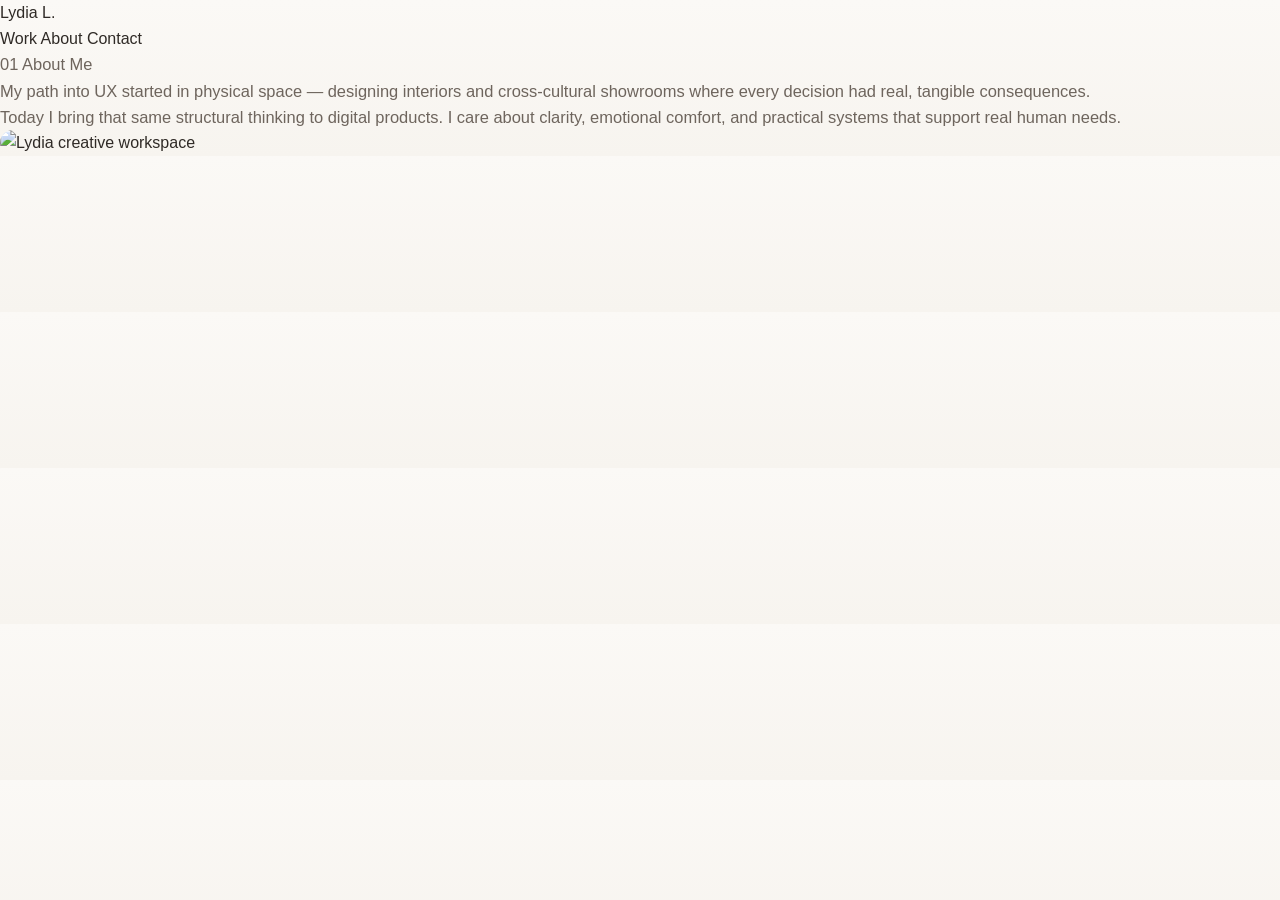
==== about.html @ e78c255f "Create about.html with basic HTML structure Add initial structure for the about page with metadata a" ====
<!DOCTYPE html>
<html lang="en">
<head>
  <meta charset="UTF-8" />
  <meta name="viewport" content="width=device-width, initial-scale=1.0" />
  <title>Lydia L. — UX Portfolio</title>
  <link rel="stylesheet" href="assets/css/style.css">
</head>
<body>
  <nav class="page-nav">
    <a href="index.html">Lydia L.</a>
    <div>
      <a href="index.html#work">Work</a>
      <a href="about.html">About</a>
      <a href="index.html#contact">Contact</a>
    </div>
  </nav>

  <main class="about-page">
    <section class="about-layout">
      <div class="about-content">
        <p class="page-number">01 About Me</p>

        <div class="about-text-columns">
          <p>
            My path into UX started in physical space — designing interiors and cross-cultural
            showrooms where every decision had real, tangible consequences.
          </p>

          <p>
            Today I bring that same structural thinking to digital products. I care about clarity,
            emotional comfort, and practical systems that support real human needs.
          </p>
        </div>
      </div>

      <div class="about-image">
        <img src="assets/images/about-photo.jpg" alt="Lydia creative workspace">
      </div>
    </section>
  </main>
</body>
---- assets/css/style.css ----
:root {
  --bg: #f7f4ef;
  --surface: #ffffff;
  --surface-soft: #f3eee7;
  --text: #2f2a26;
  --muted: #6e655d;
  --border: #e5ddd4;
  --accent: #8b5e83;
  --accent-soft: #f3e8f1;
  --shadow: 0 12px 30px rgba(0, 0, 0, 0.06);
  --shadow-soft: 0 6px 18px rgba(0, 0, 0, 0.04);
  --radius-lg: 24px;
  --radius-md: 18px;
  --max-width: 1120px;
}

* {
  box-sizing: border-box;
}

html {
  scroll-behavior: smooth;
}

body {
  margin: 0;
  font-family: Arial, Helvetica, sans-serif;
  color: var(--text);
  background: linear-gradient(180deg, #fbf9f6 0%, var(--bg) 100%);
  line-height: 1.6;
}

img {
  display: block;
  max-width: 100%;
  border-radius: var(--radius-md);
}

.image-card {
  overflow: hidden;
}

/* HERO IMAGE ANIMATION */
.hero-visual img {
  animation: heroFloat 7s ease-in-out infinite alternate;
  animation-delay: 0.3s;
  transition: transform 0.6s ease;
  max-width: 90%;
}

.hero-visual video {
  width: 100%;
  max-width: 90%;
  border-radius: var(--radius-md);
  display: block;

  /* keep your animation feel */
  animation: heroFloat 7s ease-in-out infinite alternate;
  animation-delay: 0.3s;
  transition: transform 0.6s ease;
  transform: scale(1.08);
}

.hero-visual:hover video {
  animation-play-state: paused;
  transform: translateY(-10px) scale(1.045);
}

@keyframes heroFloat {
  0% {
    transform: translateY(0px) scale(1);
  }
  100% {
    transform: translateY(-16px) scale(1.035);
  }
}

.hero-copy {
  animation: fadeUp 1.2s ease forwards;
}

.hero-visual {
  animation: fadeIn 1.6s ease forwards;
  cursor: pointer;
  display: flex;
  justify-content: center;
}

@keyframes fadeUp {
  from {
    opacity: 0;
    transform: translateY(18px);
  }
  to {
    opacity: 1;
    transform: translateY(0);
  }
}

@keyframes fadeIn {
  from {
    opacity: 0;
    transform: scale(0.98);
  }
  to {
    opacity: 1;
    transform: scale(1);
  }
}

a {
  color: inherit;
  text-decoration: none;
}

.container {
  width: min(var(--max-width), 92%);
  margin: 0 auto;
}

.section {
  padding: 100px 0;
}

.section + .section {
  margin-top: 40px;
}

#work {
  margin-bottom: 60px;
}

#approach {
  margin-bottom: 60px;
}

.eyebrow {
  display: inline-block;
  padding: 8px 14px;
  border-radius: 999px;
  background: var(--accent-soft);
  color: var(--accent);
  font-size: 0.92rem;
  font-weight: 700;
  letter-spacing: 0.02em;
  margin-bottom: 16px;
}

header {
  padding: 20px 0;
}

.nav {
  display: flex;
  justify-content: space-between;
  align-items: center;
}

.site-title {
  font-size: 1.4rem;
}

.nav-links {
  display: flex;
  gap: 28px;   /* increase spacing between links */
}

.hero {
  padding: 80px 0 60px;
  position: relative;
  overflow: hidden;
}

/* soft ambient gradient glow */
.hero::after {
  content: "";
  position: absolute;
  width: 500px;
  height: 500px;
  background: radial-gradient(circle, rgba(139, 94, 131, 0.08) 0%, transparent 70%);
  top: -100px;
  right: -120px;
  z-index: 0;
  animation: glowMove 14s ease-in-out infinite alternate;
}

@keyframes glowMove {
  from {
    transform: translateY(0px);
  }
  to {
    transform: translateY(20px);
  }
}

/* ensure content stays above */
.hero-grid {
  display: grid;
  grid-template-columns: 1.2fr 0.8fr; /* shift balance */
  align-items: center;
  gap: 60px; /* more breathing room */
  position: relative;
  z-index: 1;
}

h1,
h2,
h3 {
  margin: 0 0 14px;
  line-height: 1.15;
}

h1 {
  font-size: clamp(2.4rem, 3.2vw, 3rem);
  line-height: 1.18;
  margin-bottom: 22px;
  letter-spacing: -0.015em;
  max-width: 18ch;
}

h2 {
  font-size: clamp(1.8rem, 4vw, 2.7rem);
}

h3 {
  font-size: 1.22rem;
}

.hero p {
  font-size: 1.05rem;
  max-width: 52ch;
  margin-bottom: 20px;
  line-height: 1.7;
}

.hero-copy > * + * {
  margin-top: 10px;
}

.hero-actions {
  margin-top: 26px;
}

p {
  margin: 0;
  color: var(--muted);
  font-size: 1.03rem;
}

.section-header {
  max-width: 760px;
  margin-bottom: 28px;
}

/* Featured Hanssem project */
.featured-project {
  display: grid;
  grid-template-columns: minmax(0, 1.45fr) minmax(320px, 1fr);
  gap: 2.5rem;
  align-items: stretch;
  margin: 3rem 0 4.5rem;
}

.featured-project__media {
  min-height: 460px;
  border-radius: var(--radius-lg);
  overflow: hidden;
  background: #e9e9e9;
  box-shadow: var(--shadow);
}

.featured-project__media img {
  width: 100%;
  height: 100%;
  object-fit: cover;
  border-radius: 0;
}

.featured-project__content {
  display: flex;
  flex-direction: column;
  justify-content: center;
  padding: 0.5rem 0;
}

.featured-project__content h3 {
  margin: 0.5rem 0 0.75rem;
  font-size: clamp(1.9rem, 2.8vw, 2.6rem);
  line-height: 1.1;
}

.project-tags {
  margin: 0 0 1rem;
  font-size: 0.92rem;
  color: var(--muted);
}

.project-summary {
  max-width: 52ch;
  margin-bottom: 1.25rem;
  line-height: 1.65;
}

/* Secondary project cards */
.projects-grid {
  display: grid;
  grid-template-columns: repeat(3, minmax(0, 1fr));
  gap: 1.75rem;
}

.project-card {
  display: flex;
  flex-direction: column;
  padding: 28px;
  background: var(--surface);
  border: 1px solid var(--border);
  border-radius: var(--radius-lg);
  box-shadow: var(--shadow);
  transition: transform 0.2s ease, box-shadow 0.2s ease;
}

.project-card:hover {
  transform: translateY(-4px);
  box-shadow: 0 12px 28px rgba(0, 0, 0, 0.08);
}

.project-card img {
  width: 100%;
  aspect-ratio: 16 / 10;
  object-fit: cover;
  border-radius: var(--radius-md);
  margin-bottom: 18px;
}

.project-card__body h3 {
  margin: 0 0 0.5rem;
  font-size: 1.25rem;
}

.project-card__body .project-tags {
  margin-bottom: 0.85rem;
}

.project-card__body p:last-of-type {
  margin-bottom: 1rem;
}

.project-actions {
  display: flex;
  gap: 14px;
  flex-wrap: wrap;
  margin-top: auto;
  padding-top: 22px;
}

/* Supporting tags */
.project-meta {
  display: inline-flex;
  gap: 10px;
  flex-wrap: wrap;
  margin: 10px 0 14px;
}

.tag {
  display: inline-block;
  padding: 7px 12px;
  border-radius: 999px;
  background: var(--surface-soft);
  color: var(--muted);
  font-size: 0.88rem;
  font-weight: 700;
}

/* Other layout sections */
.grid-2 {
  display: grid;
  grid-template-columns: repeat(auto-fit, minmax(280px, 1fr));
  gap: 24px;
  margin-top: 32px;
}

.grid-3 {
  display: grid;
  grid-template-columns: repeat(3, 1fr);
  gap: 22px;
}

.about-grid {
  display: grid;
  grid-template-columns: 1fr 1fr;
  gap: 22px;
}

.hero-note {
  display: flex;
  flex-wrap: wrap;
  gap: 10px;
  margin-top: 18px;
  max-width: 520px;
}

.hero-pill {
  padding: 8px 14px;
  background: var(--surface-soft);
  border-radius: 999px;
  font-size: 0.85rem;
  color: var(--muted);
  white-space: nowrap;
}

.contact-links {
  display: flex !important;
  gap: 20px !important;
  flex-wrap: wrap;
  margin-top: 24px;
}

footer {
  padding: 38px 0 70px;
  text-align: center;
  color: var(--muted);
}

/* Responsive */
@media (max-width: 960px) {
  .projects-grid {
    grid-template-columns: 1fr;
  }
}

@media (max-width: 900px) {
  .featured-project {
    grid-template-columns: 1fr;
    gap: 1.5rem;
  }

  .featured-project__media {
    min-height: 320px;
  }

  .grid-2,
  .grid-3,
  .about-grid,
  .hero-note {
    grid-template-columns: 1fr;
  }
}

@media (max-width: 768px) {
  .hero-grid {
    grid-template-columns: 1fr;
    gap: 36px;
    text-align: center;
  }

  .hero-visual video {
  width: min(85vw, 340px);
}
  .hero-visual img {
    width: min(85vw, 340px);
    max-width: 340px;
  }
}
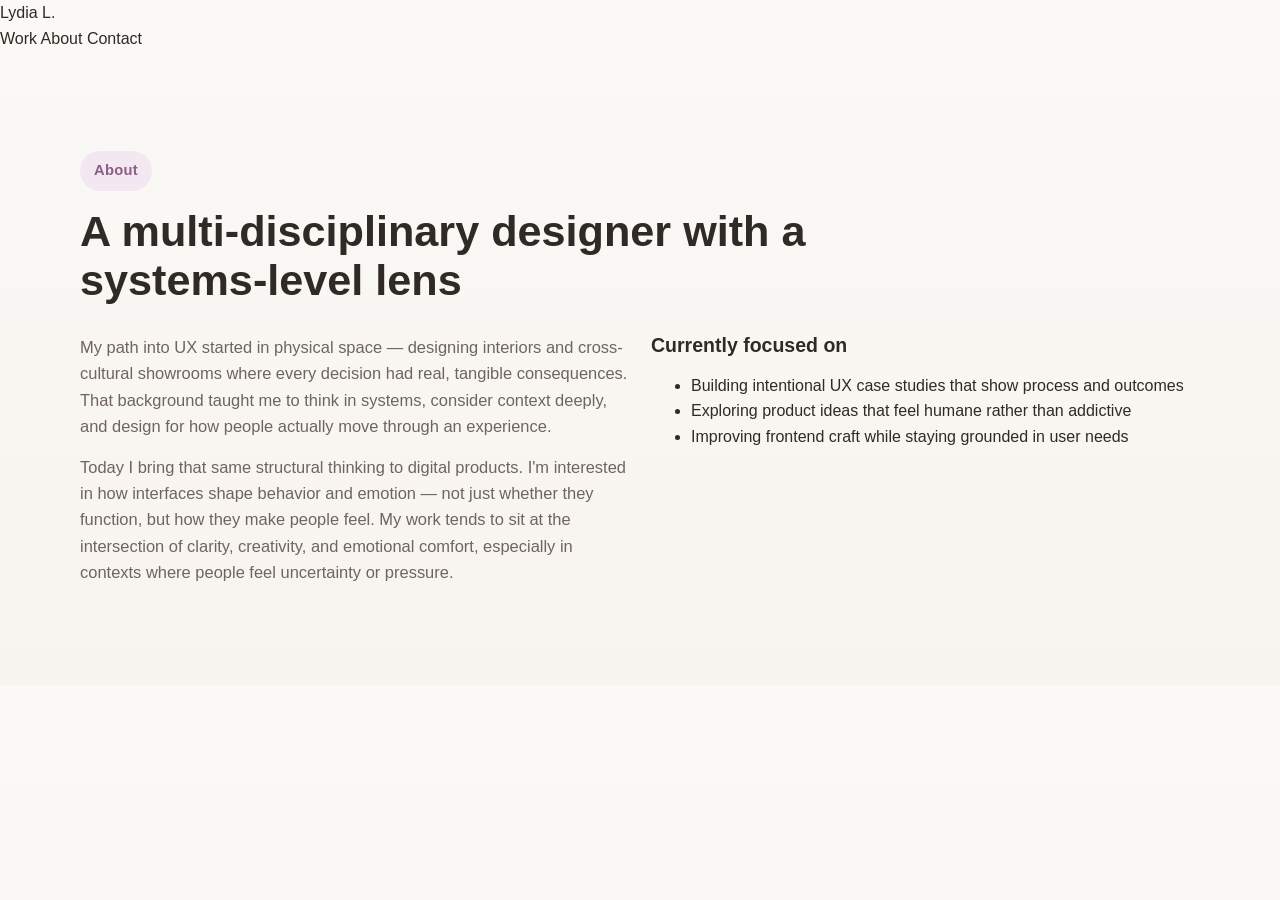
==== commit df0484bf: "Refactor about section with new layout and content Updated the about section layout and content for " ====
--- a/about.html
+++ b/about.html
@@ -17,25 +17,32 @@
   </nav>
 
   <main class="about-page">
-    <section class="about-layout">
-      <div class="about-content">
-        <p class="page-number">01 About Me</p>
+    <section class="section" id="about">
+      <div class="container">
+        <div class="section-header">
+          <div class="eyebrow">About</div>
+          <h2>A multi-disciplinary designer with a systems-level lens</h2>
+        </div>
 
-        <div class="about-text-columns">
-          <p>
-            My path into UX started in physical space — designing interiors and cross-cultural
-            showrooms where every decision had real, tangible consequences.
-          </p>
+        <div class="about-grid">
+          <div class="about-card">
+            <p>
+              My path into UX started in physical space — designing interiors and cross-cultural showrooms where every decision had real, tangible consequences. That background taught me to think in systems, consider context deeply, and design for how people actually move through an experience.
+            </p>
+            <p style="margin-top: 14px;">
+              Today I bring that same structural thinking to digital products. I'm interested in how interfaces shape behavior and emotion — not just whether they function, but how they make people feel. My work tends to sit at the intersection of clarity, creativity, and emotional comfort, especially in contexts where people feel uncertainty or pressure.
+            </p>
+          </div>
 
-          <p>
-            Today I bring that same structural thinking to digital products. I care about clarity,
-            emotional comfort, and practical systems that support real human needs.
-          </p>
+          <div class="about-card">
+            <h3>Currently focused on</h3>
+            <ul class="list">
+              <li>Building intentional UX case studies that show process and outcomes</li>
+              <li>Exploring product ideas that feel humane rather than addictive</li>
+              <li>Improving frontend craft while staying grounded in user needs</li>
+            </ul>
+          </div>
         </div>
-      </div>
-
-      <div class="about-image">
-        <img src="assets/images/about-photo.jpg" alt="Lydia creative workspace">
       </div>
     </section>
   </main>
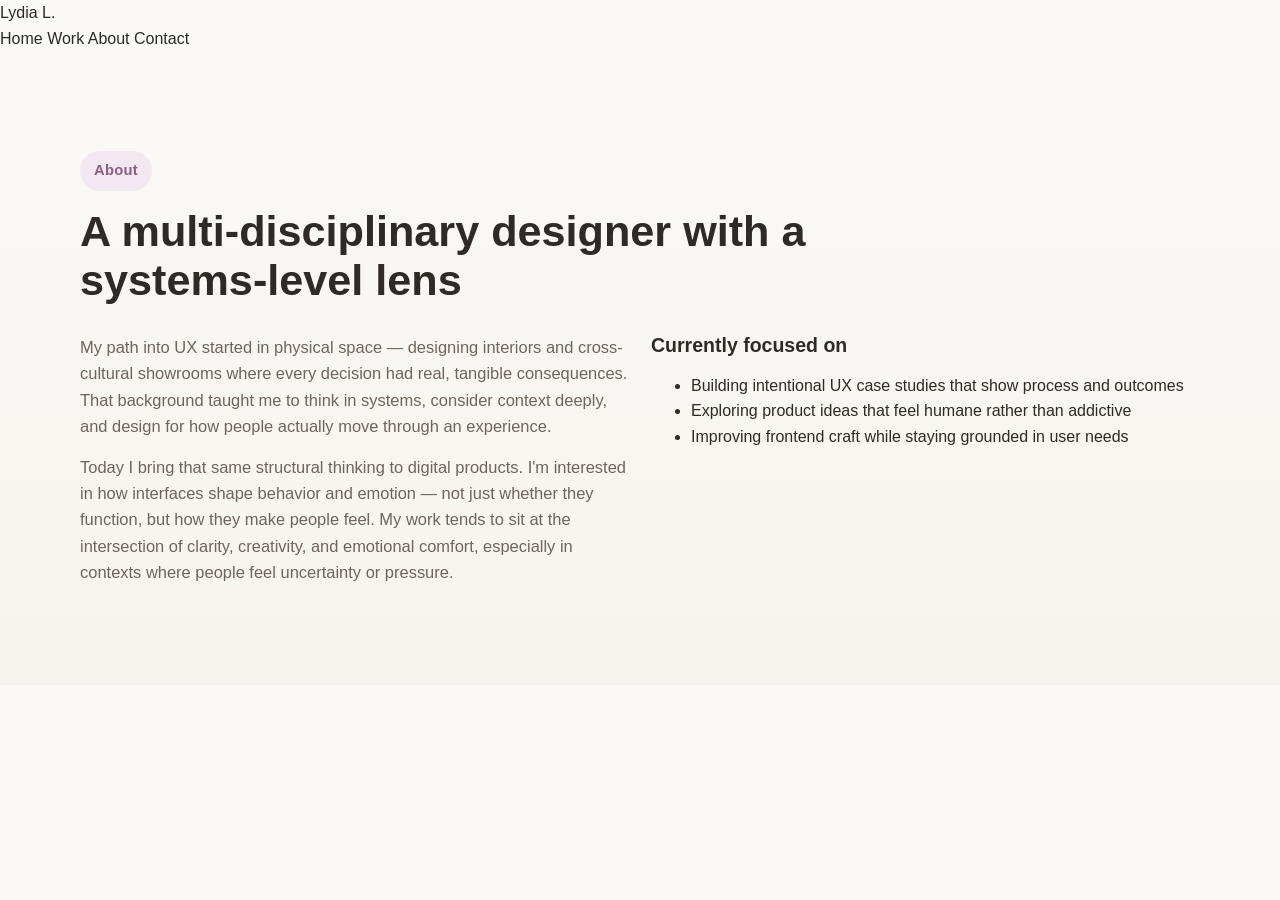
==== commit 27e46927: "Add 'Home' link to navigation in about.html" ====
--- a/about.html
+++ b/about.html
@@ -10,6 +10,7 @@
   <nav class="page-nav">
     <a href="index.html">Lydia L.</a>
     <div>
+      <a href="index.html">Home</a>
       <a href="index.html#work">Work</a>
       <a href="about.html">About</a>
       <a href="index.html#contact">Contact</a>
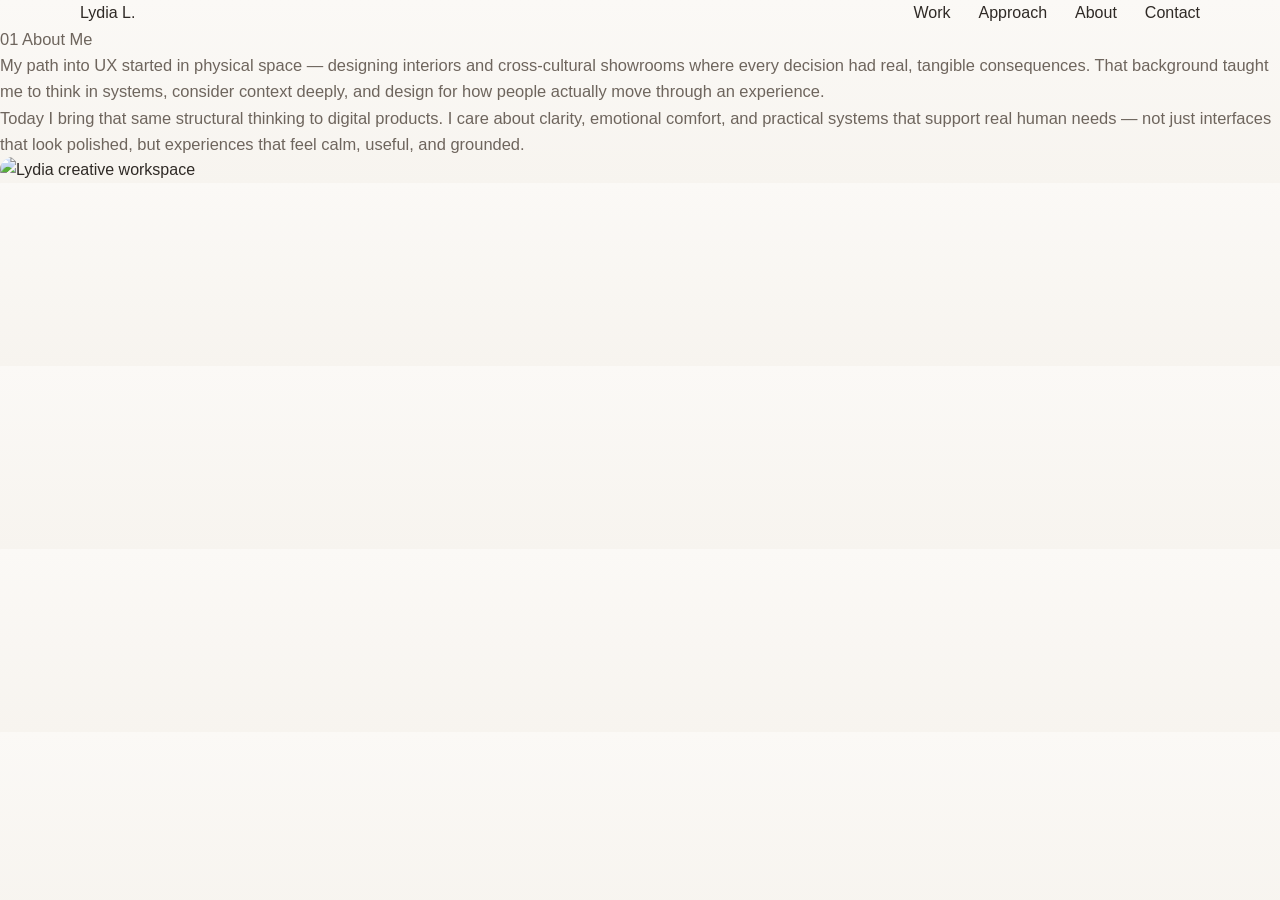
==== commit 6d52a4b7: "Revamp About page layout and content" ====
--- a/about.html
+++ b/about.html
@@ -3,48 +3,45 @@
 <head>
   <meta charset="UTF-8" />
   <meta name="viewport" content="width=device-width, initial-scale=1.0" />
-  <title>Lydia L. — UX Portfolio</title>
+  <title>About — Lydia L.</title>
   <link rel="stylesheet" href="assets/css/style.css">
 </head>
+
 <body>
-  <nav class="page-nav">
-    <a href="index.html">Lydia L.</a>
-    <div>
-      <a href="index.html">Home</a>
-      <a href="index.html#work">Work</a>
-      <a href="about.html">About</a>
-      <a href="index.html#contact">Contact</a>
+  <div class="nav-wrap">
+    <div class="container">
+      <nav class="nav">
+        <div class="brand"><a href="index.html">Lydia L.</a></div>
+        <div class="nav-links">
+          <a href="index.html#work">Work</a>
+          <a href="index.html#approach">Approach</a>
+          <a href="about.html">About</a>
+          <a href="index.html#contact">Contact</a>
+        </div>
+      </nav>
     </div>
-  </nav>
+  </div>
 
-  <main class="about-page">
-    <section class="section" id="about">
-      <div class="container">
-        <div class="section-header">
-          <div class="eyebrow">About</div>
-          <h2>A multi-disciplinary designer with a systems-level lens</h2>
+  <main class="about-editorial">
+    <section class="about-editorial-grid">
+      <div class="about-editorial-copy">
+        <p class="about-kicker">01 About Me</p>
+
+        <div class="about-columns">
+          <p>
+            My path into UX started in physical space — designing interiors and cross-cultural showrooms where every decision had real, tangible consequences. That background taught me to think in systems, consider context deeply, and design for how people actually move through an experience.
+          </p>
+
+          <p>
+            Today I bring that same structural thinking to digital products. I care about clarity, emotional comfort, and practical systems that support real human needs — not just interfaces that look polished, but experiences that feel calm, useful, and grounded.
+          </p>
         </div>
+      </div>
 
-        <div class="about-grid">
-          <div class="about-card">
-            <p>
-              My path into UX started in physical space — designing interiors and cross-cultural showrooms where every decision had real, tangible consequences. That background taught me to think in systems, consider context deeply, and design for how people actually move through an experience.
-            </p>
-            <p style="margin-top: 14px;">
-              Today I bring that same structural thinking to digital products. I'm interested in how interfaces shape behavior and emotion — not just whether they function, but how they make people feel. My work tends to sit at the intersection of clarity, creativity, and emotional comfort, especially in contexts where people feel uncertainty or pressure.
-            </p>
-          </div>
-
-          <div class="about-card">
-            <h3>Currently focused on</h3>
-            <ul class="list">
-              <li>Building intentional UX case studies that show process and outcomes</li>
-              <li>Exploring product ideas that feel humane rather than addictive</li>
-              <li>Improving frontend craft while staying grounded in user needs</li>
-            </ul>
-          </div>
-        </div>
+      <div class="about-editorial-media">
+        <img src="assets/images/about-photo.jpg" alt="Lydia creative workspace">
       </div>
     </section>
   </main>
 </body>
+</html>
--- a/assets/css/style.css
+++ b/assets/css/style.css
@@ -30,6 +30,25 @@
   line-height: 1.6;
 }
 
+.btn {
+  display: inline-flex;
+  align-items: center;
+  justify-content: center;
+  padding: 13px 20px;
+  border-radius: 999px;
+  font-weight: 700;
+}
+
+.btn-primary {
+  background: var(--text);
+  color: #fff;
+}
+
+.btn-secondary {
+  background: var(--surface-soft);
+  color: var(--text);
+}
+
 img {
   display: block;
   max-width: 100%;
@@ -38,6 +57,15 @@
 
 .image-card {
   overflow: hidden;
+  height: 100%;
+  width: min(100%, 560px);
+}
+
+.image-card video {
+  aspect-ratio: 4 / 5;
+  width: 100%;
+  height: auto;
+  object-fit: cover;
 }
 
 /* HERO IMAGE ANIMATION */
@@ -77,13 +105,14 @@
 
 .hero-copy {
   animation: fadeUp 1.2s ease forwards;
+  max-width: 580px;
 }
 
 .hero-visual {
   animation: fadeIn 1.6s ease forwards;
   cursor: pointer;
   display: flex;
-  justify-content: center;
+  justify-content: flex-start;
 }
 
 @keyframes fadeUp {
@@ -196,9 +225,9 @@
 /* ensure content stays above */
 .hero-grid {
   display: grid;
-  grid-template-columns: 1.2fr 0.8fr; /* shift balance */
+  grid-template-columns: 0.95fr 1.05fr;
   align-items: center;
-  gap: 60px; /* more breathing room */
+  gap: 44px;
   position: relative;
   z-index: 1;
 }
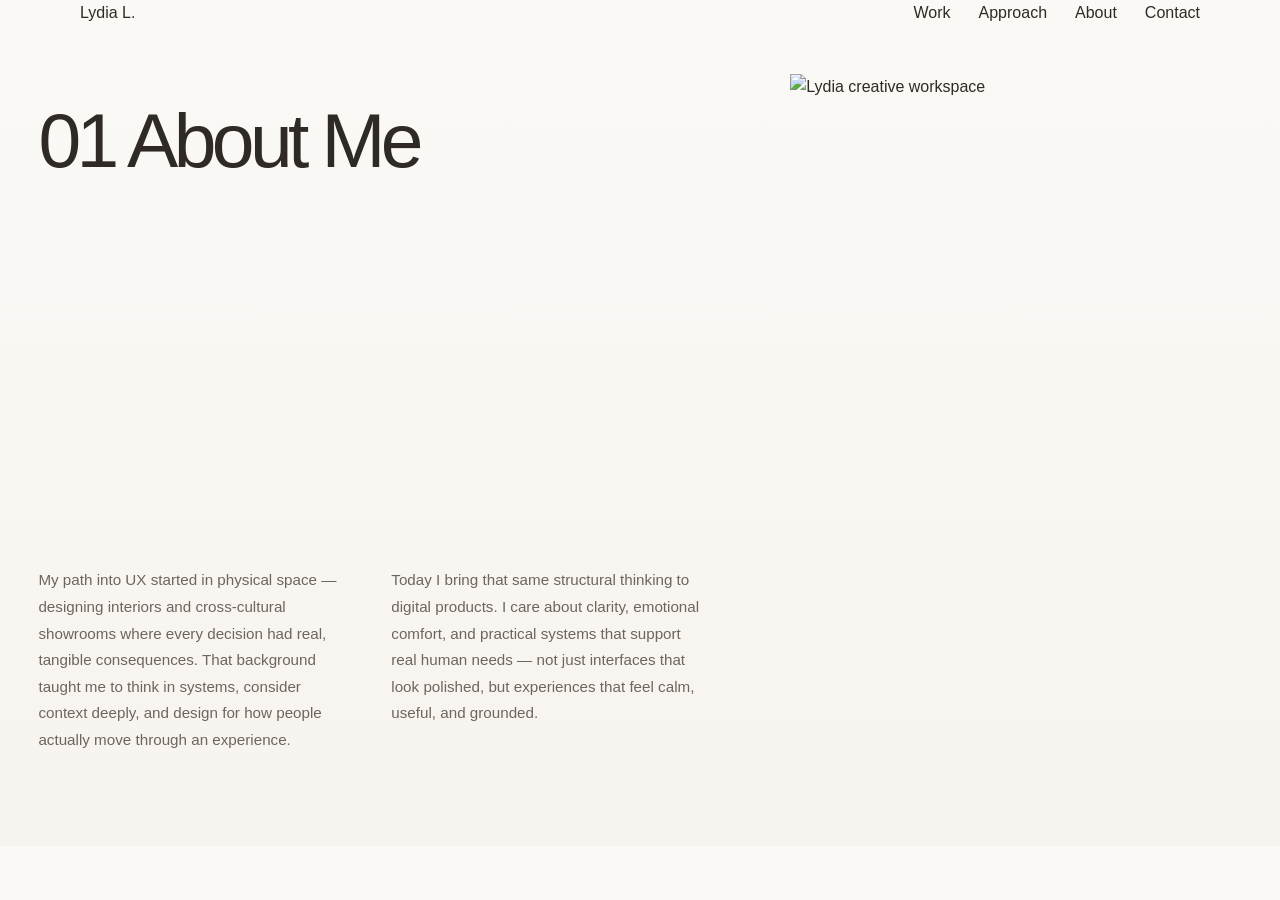
==== commit 65f0e0dd: "Update stylesheet link path in about.html" ====
--- a/about.html
+++ b/about.html
@@ -4,7 +4,7 @@
   <meta charset="UTF-8" />
   <meta name="viewport" content="width=device-width, initial-scale=1.0" />
   <title>About — Lydia L.</title>
-  <link rel="stylesheet" href="assets/css/style.css">
+  <link rel="stylesheet" href="./assets/css/style.css">
 </head>
 
 <body>
--- a/assets/css/style.css
+++ b/assets/css/style.css
@@ -490,3 +490,86 @@
     max-width: 340px;
   }
 }
+
+/* About page — editorial layout */
+.about-editorial {
+  min-height: calc(100vh - 80px);
+  padding: 48px 0 80px;
+  background: linear-gradient(180deg, #fbf9f6 0%, var(--bg) 100%);
+}
+
+.about-editorial-grid {
+  width: min(1280px, 94%);
+  margin: 0 auto;
+  display: grid;
+  grid-template-columns: 1.25fr 0.85fr;
+  gap: 88px;
+  align-items: stretch;
+}
+
+.about-editorial-copy {
+  display: flex;
+  flex-direction: column;
+  justify-content: space-between;
+  min-height: 680px;
+  padding-top: 28px;
+}
+
+.about-kicker {
+  margin: 0;
+  font-size: clamp(3rem, 6vw, 5.2rem);
+  line-height: 1;
+  letter-spacing: -0.06em;
+  color: var(--text);
+}
+
+.about-columns {
+  display: grid;
+  grid-template-columns: 1fr 1fr;
+  gap: 42px;
+  max-width: 760px;
+}
+
+.about-columns p {
+  font-size: 0.95rem;
+  line-height: 1.75;
+  color: var(--muted);
+}
+
+.about-editorial-media img {
+  width: 100%;
+  height: 680px;
+  object-fit: cover;
+  border-radius: 0;
+}
+
+/* About page mobile */
+@media (max-width: 850px) {
+  .about-editorial {
+    padding: 36px 0 64px;
+  }
+
+  .about-editorial-grid {
+    grid-template-columns: 1fr;
+    gap: 42px;
+  }
+
+  .about-editorial-copy {
+    min-height: auto;
+    gap: 80px;
+    padding-top: 0;
+  }
+
+  .about-kicker {
+    font-size: clamp(2.8rem, 14vw, 4rem);
+  }
+
+  .about-columns {
+    grid-template-columns: 1fr;
+    gap: 22px;
+  }
+
+  .about-editorial-media img {
+    height: 430px;
+  }
+}
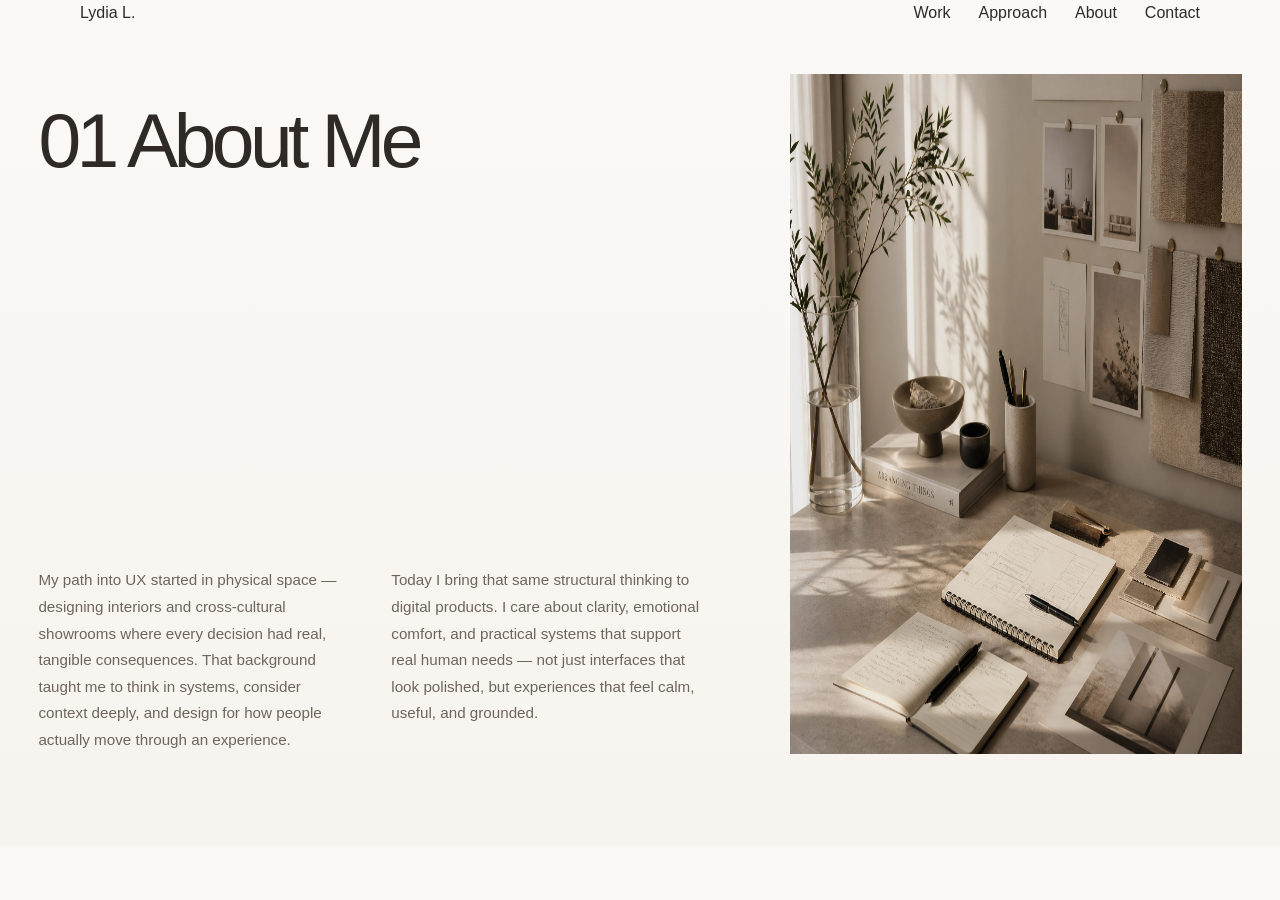
==== commit 8ddb2713: "Change image format from JPG to PNG in about.html" ====
--- a/about.html
+++ b/about.html
@@ -39,7 +39,7 @@
       </div>
 
       <div class="about-editorial-media">
-        <img src="assets/images/about-photo.jpg" alt="Lydia creative workspace">
+        <img src="assets/images/about-photo.png" alt="Lydia creative workspace">
       </div>
     </section>
   </main>
--- a/assets/css/style.css
+++ b/assets/css/style.css
@@ -539,8 +539,9 @@
 .about-editorial-media img {
   width: 100%;
   height: 680px;
-  object-fit: cover;
+  object-position: left center;
   border-radius: 0;
+  filter: brightness(0.95) contrast(0.98);
 }
 
 /* About page mobile */
@@ -571,5 +572,18 @@
 
   .about-editorial-media img {
     height: 430px;
-  }
-}
+    filter: brightness(0.9) contrast(0.96) saturate(0.92);
+    object-position: center bottom;
+  }
+
+  .about-editorial-media {
+  position: relative;
+}
+
+.about-editorial-media::after {
+  content: "";
+  position: absolute;
+  inset: 0;
+  background: rgba(255, 255, 255, 0.12);
+}
+}
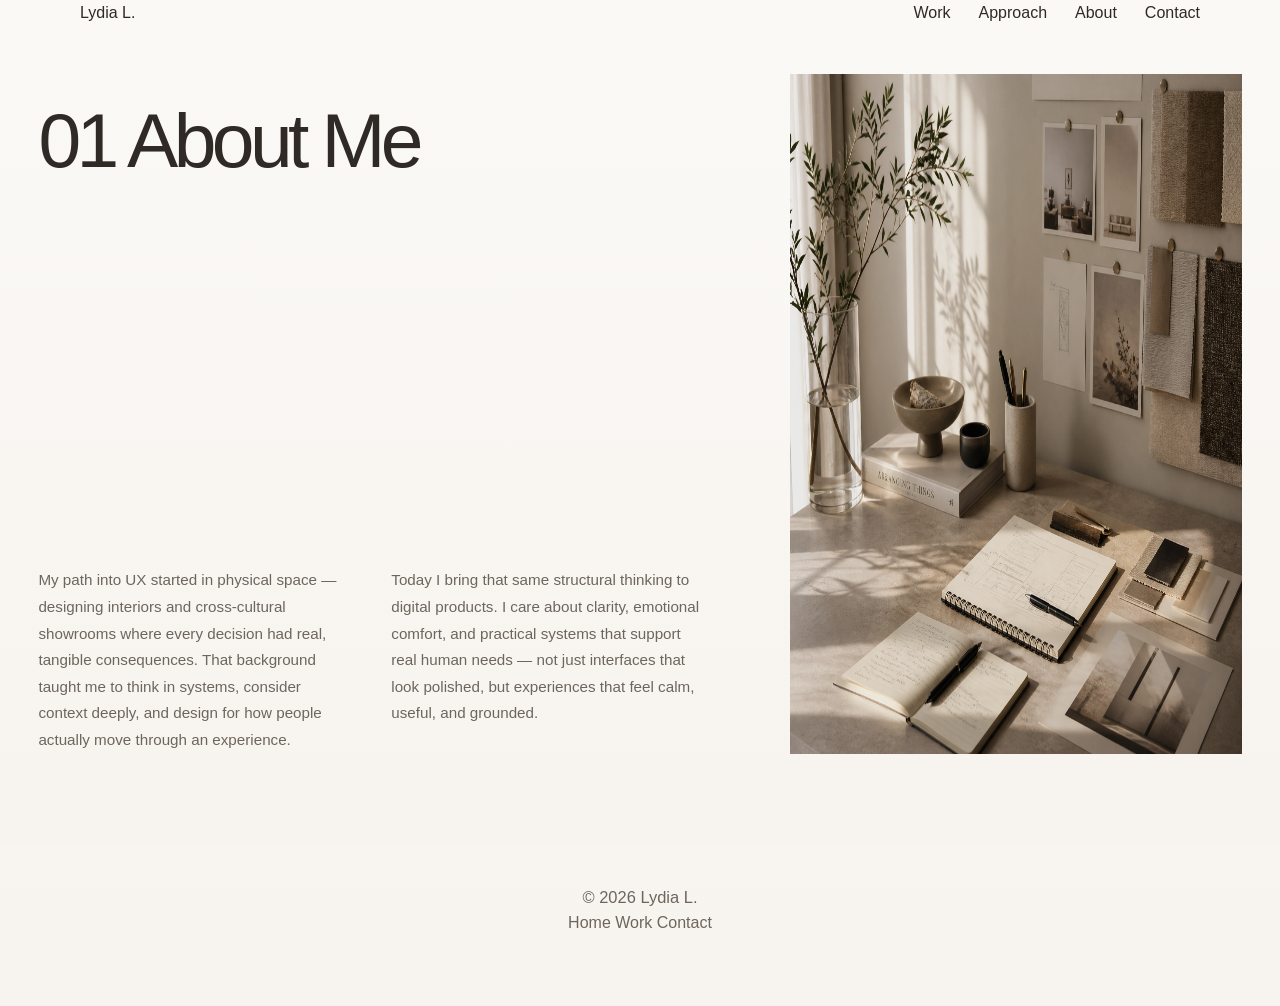
==== commit 99039db4: "Add footer section to about.html" ====
--- a/about.html
+++ b/about.html
@@ -43,5 +43,15 @@
       </div>
     </section>
   </main>
+  <footer class="about-footer">
+  <div class="container">
+    <p>© 2026 Lydia L.</p>
+    <div class="footer-links">
+      <a href="index.html">Home</a>
+      <a href="index.html#work">Work</a>
+      <a href="index.html#contact">Contact</a>
+    </div>
+  </div>
+</footer>
 </body>
 </html>
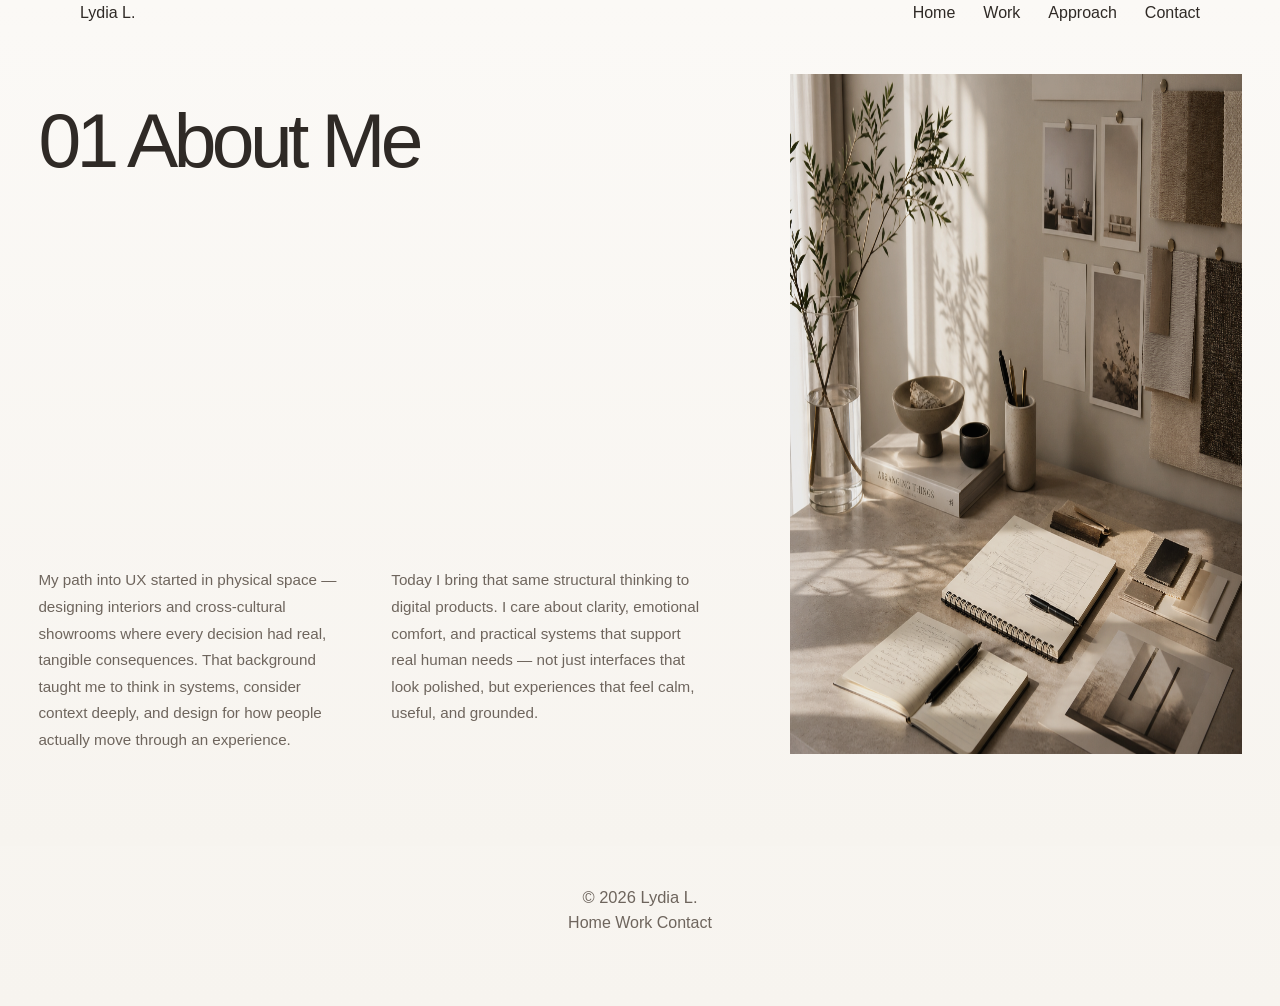
==== commit 199c6605: "Remove About link from navigation" ====
--- a/about.html
+++ b/about.html
@@ -13,9 +13,9 @@
       <nav class="nav">
         <div class="brand"><a href="index.html">Lydia L.</a></div>
         <div class="nav-links">
+          <a href="index.html">Home</a>
           <a href="index.html#work">Work</a>
           <a href="index.html#approach">Approach</a>
-          <a href="about.html">About</a>
           <a href="index.html#contact">Contact</a>
         </div>
       </nav>
